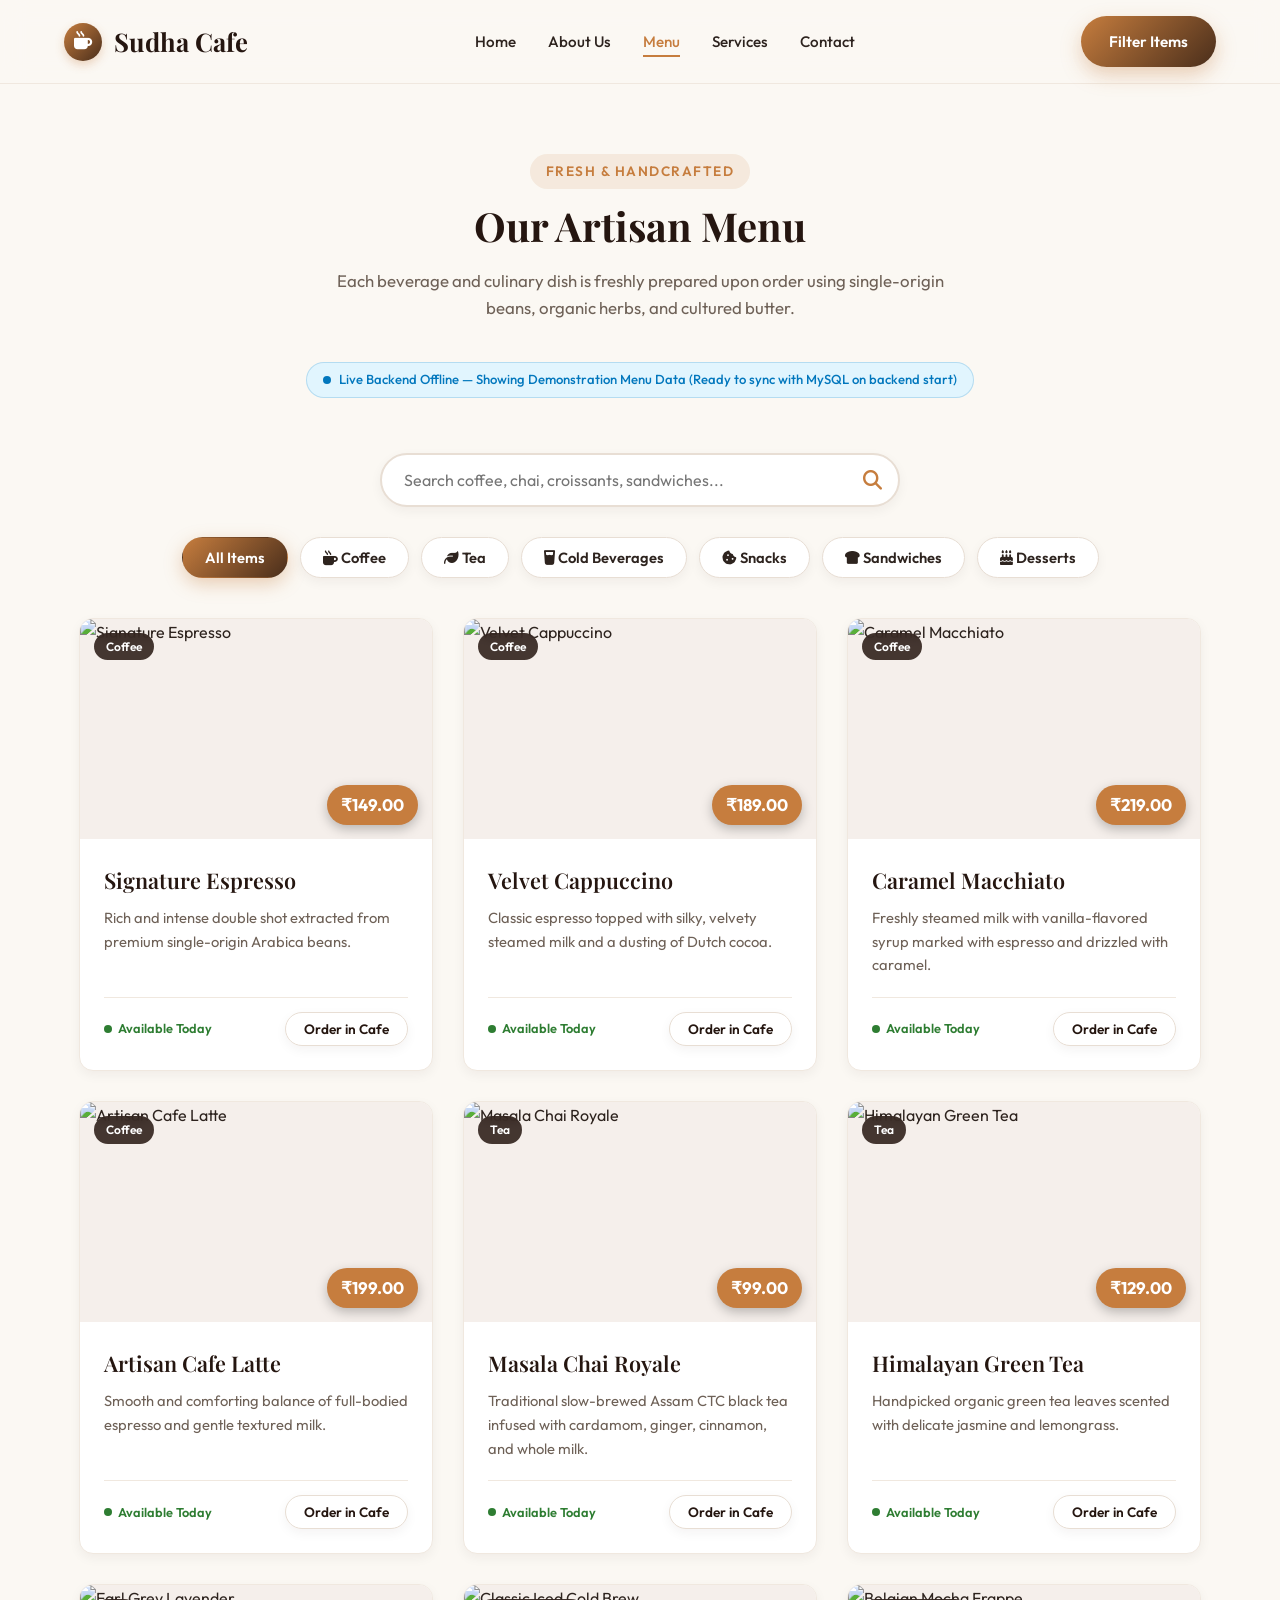
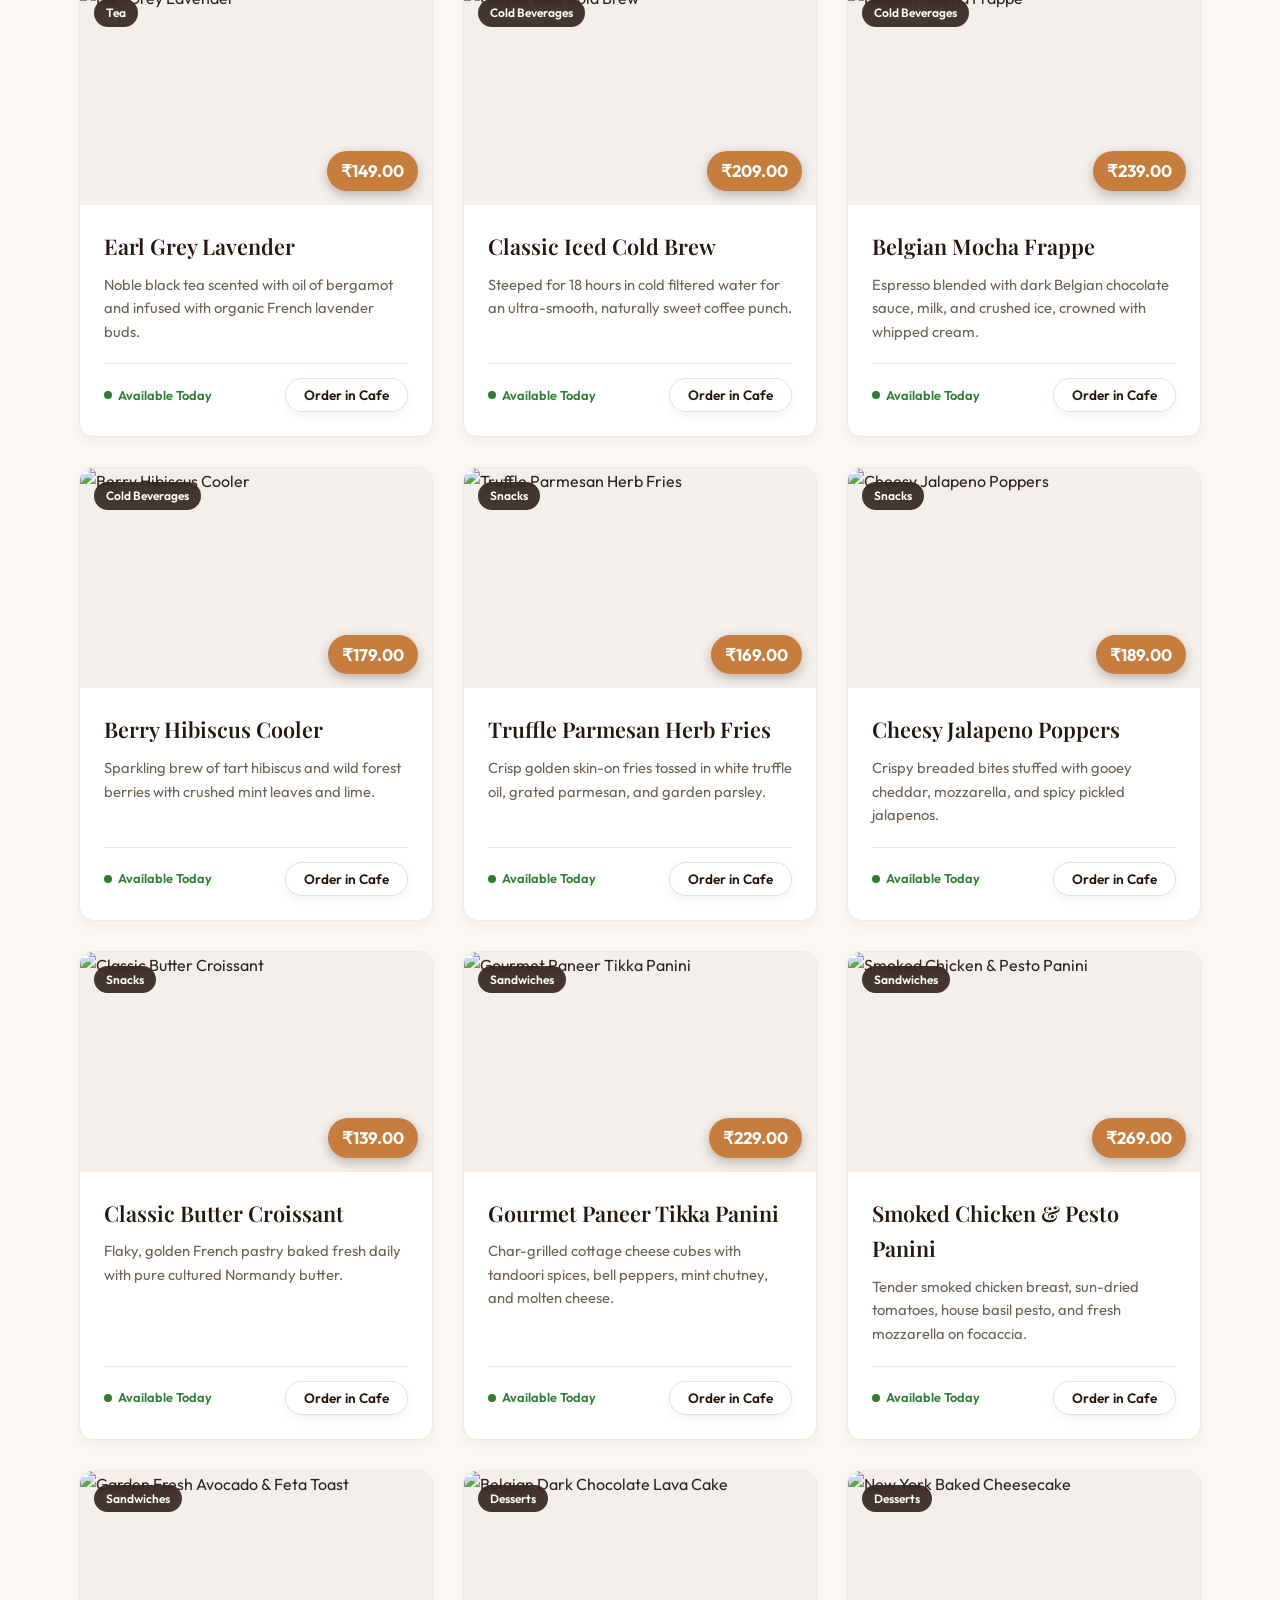
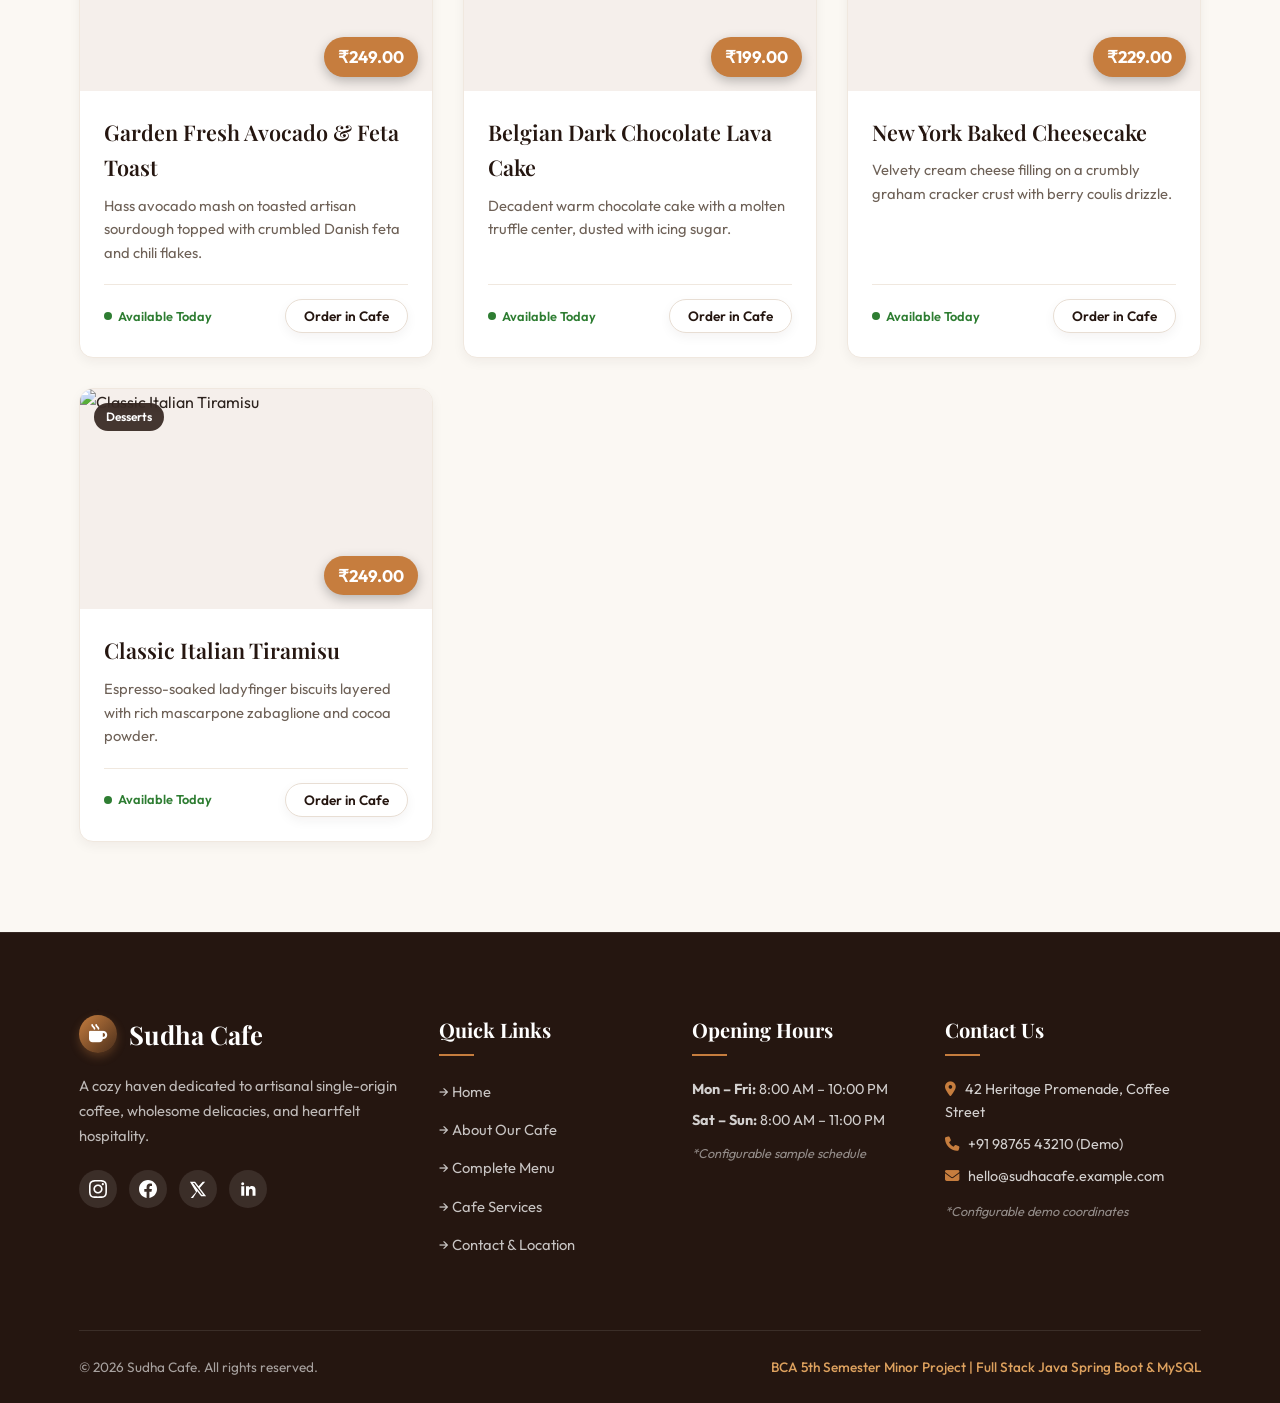
==== frontend/menu.html @ 01684184 "feat: complete Sudha Cafe full-stack website with icons and favicon" ====
<!DOCTYPE html>
<html lang="en">
<head>
    <meta charset="UTF-8">
    <meta name="viewport" content="width=device-width, initial-scale=1.0">
    <title>Interactive Menu | Sudha Cafe</title>
    <meta name="description" content="Explore Sudha Cafe's handcrafted menu featuring artisanal espresso, refreshing cold brews, herbal teas, gourmet sandwiches, and rich desserts in INR.">
    
    <!-- Favicon -->
    <link rel="icon" type="image/svg+xml" href="favicon.svg">
    <link rel="alternate icon" href="favicon.ico">

    <!-- Font Awesome Icons -->
    <link rel="stylesheet" href="https://cdnjs.cloudflare.com/ajax/libs/font-awesome/6.5.1/css/all.min.css">

    <!-- Stylesheets -->
    <link rel="stylesheet" href="css/style.css">
    <link rel="stylesheet" href="css/responsive.css">
</head>
<body>

    <!-- Sticky Navigation Bar -->
    <header class="site-header" id="header">
        <div class="container nav-container">
            <a href="index.html" class="logo" id="logo-link">
                <div class="logo-icon"><i class="fa-solid fa-mug-hot"></i></div>
                <span>Sudha Cafe</span>
            </a>

            <nav>
                <ul class="nav-links" id="nav-links">
                    <li><a href="index.html" class="nav-link">Home</a></li>
                    <li><a href="about.html" class="nav-link">About Us</a></li>
                    <li><a href="menu.html" class="nav-link active">Menu</a></li>
                    <li><a href="services.html" class="nav-link">Services</a></li>
                    <li><a href="contact.html" class="nav-link">Contact</a></li>
                    <li class="mobile-drawer-cta" style="display: none;">
                        <a href="menu.html" class="btn btn-primary" style="width: 100%;">Explore Menu</a>
                    </li>
                </ul>
            </nav>

            <div class="nav-cta">
                <a href="#menu-controls" class="btn btn-primary">Filter Items</a>
            </div>

            <button class="hamburger" id="hamburger-btn" aria-label="Toggle navigation menu">
                <span></span>
                <span></span>
                <span></span>
            </button>
        </div>
    </header>

    <!-- Menu Header Section -->
    <section class="featured-section" style="padding: 70px 0 30px 0;">
        <div class="container text-center">
            <span class="section-badge">Fresh &amp; Handcrafted</span>
            <h1 class="section-title">Our Artisan Menu</h1>
            <p class="section-subtitle">
                Each beverage and culinary dish is freshly prepared upon order using single-origin beans, organic herbs, and cultured butter.
            </p>

            <!-- Dynamic Live Backend Status Indicator -->
            <div id="backend-status" class="backend-status-indicator status-offline">
                <span class="status-dot"></span>
                <span>Connecting to Spring Boot REST API (http://localhost:8080/api/menu)...</span>
            </div>
        </div>
    </section>

    <!-- Interactive Search & Category Filter Section -->
    <section class="container menu-controls" id="menu-controls">
        <!-- Live Search Input -->
        <div class="menu-search-wrapper">
            <input 
                type="text" 
                id="menu-search" 
                class="menu-search-input" 
                placeholder="Search coffee, chai, croissants, sandwiches..."
                aria-label="Search menu items"
            >
            <button class="search-icon-btn" aria-label="Search"><i class="fa-solid fa-magnifying-glass"></i></button>
        </div>

        <!-- Category Filter Buttons -->
        <div class="category-filters" id="category-filters">
            <button class="filter-btn active" data-category="all">All Items</button>
            <button class="filter-btn" data-category="coffee"><i class="fa-solid fa-mug-hot"></i> Coffee</button>
            <button class="filter-btn" data-category="tea"><i class="fa-solid fa-leaf"></i> Tea</button>
            <button class="filter-btn" data-category="cold beverages"><i class="fa-solid fa-glass-water"></i> Cold Beverages</button>
            <button class="filter-btn" data-category="snacks"><i class="fa-solid fa-cookie-bite"></i> Snacks</button>
            <button class="filter-btn" data-category="sandwiches"><i class="fa-solid fa-bread-slice"></i> Sandwiches</button>
            <button class="filter-btn" data-category="desserts"><i class="fa-solid fa-cake-candles"></i> Desserts</button>
        </div>
    </section>

    <!-- Menu Items Grid Container -->
    <section class="container" style="padding-bottom: 90px;">
        <div class="grid-3" id="menu-grid">
            <!-- Dynamically populated via menu.js from Spring Boot API or offline sample data -->
        </div>
    </section>

    <!-- Footer -->
    <footer class="site-footer">
        <div class="container">
            <div class="footer-grid">
                <div class="footer-col">
                    <div class="logo" style="color: #FFFFFF; margin-bottom: 15px;">
                        <div class="logo-icon"><i class="fa-solid fa-mug-hot"></i></div>
                        <span>Sudha Cafe</span>
                    </div>
                    <p class="footer-desc">
                        A cozy haven dedicated to artisanal single-origin coffee, wholesome delicacies, and heartfelt hospitality.
                    </p>
                    <div class="social-links">
                        <a href="https://instagram.com" target="_blank" rel="noopener" class="social-link" title="Instagram" aria-label="Instagram">
                            <svg viewBox="0 0 24 24" aria-hidden="true"><path fill="currentColor" d="M12 2.163c3.204 0 3.584.012 4.85.07 3.252.148 4.771 1.691 4.919 4.919.058 1.265.069 1.645.069 4.849 0 3.205-.012 3.584-.069 4.849-.149 3.225-1.664 4.771-4.919 4.919-1.266.058-1.644.07-4.85.07-3.204 0-3.584-.012-4.849-.07-3.26-.149-4.771-1.699-4.919-4.92-.058-1.265-.07-1.644-.07-4.849 0-3.204.013-3.583.07-4.849.149-3.227 1.664-4.771 4.919-4.919 1.266-.057 1.645-.069 4.849-.069zm0-2.163c-3.259 0-3.667.014-4.947.072-4.358.2-6.78 2.618-6.98 6.98-.059 1.281-.073 1.689-.073 4.948 0 3.259.014 3.668.072 4.948.2 4.358 2.618 6.78 6.98 6.98 1.281.058 1.689.072 4.948.072 3.259 0 3.668-.014 4.948-.072 4.354-.2 6.782-2.618 6.979-6.98.059-1.28.073-1.689.073-4.948 0-3.259-.014-3.667-.072-4.947-.196-4.354-2.617-6.78-6.979-6.98-1.281-.059-1.69-.073-4.949-.073zm0 5.838c-3.403 0-6.162 2.759-6.162 6.162s2.759 6.163 6.162 6.163 6.162-2.759 6.162-6.163c0-3.403-2.759-6.162-6.162-6.162zm0 10.162c-2.209 0-4-1.79-4-4 0-2.209 1.791-4 4-4s4 1.791 4 4c0 2.21-1.791 4-4 4zm6.406-11.845c-.796 0-1.441.645-1.441 1.44s.645 1.44 1.441 1.44c.795 0 1.439-.645 1.439-1.44s-.644-1.44-1.439-1.44z"/></svg>
                        </a>
                        <a href="https://facebook.com" target="_blank" rel="noopener" class="social-link" title="Facebook" aria-label="Facebook">
                            <svg viewBox="0 0 24 24" aria-hidden="true"><path fill="currentColor" d="M24 12.073c0-6.627-5.373-12-12-12s-12 5.373-12 12c0 5.99 4.388 10.954 10.125 11.854v-8.385H7.078v-3.47h3.047V9.43c0-3.007 1.792-4.669 4.533-4.669 1.312 0 2.686.235 2.686.235v2.953H15.83c-1.491 0-1.956.925-1.956 1.874v2.25h3.328l-.532 3.47h-2.796v8.385C19.612 23.027 24 18.062 24 12.073z"/></svg>
                        </a>
                        <a href="https://twitter.com" target="_blank" rel="noopener" class="social-link" title="Twitter / X" aria-label="Twitter / X">
                            <svg viewBox="0 0 24 24" aria-hidden="true"><path fill="currentColor" d="M18.244 2.25h3.308l-7.227 8.26 8.502 11.24H16.17l-5.214-6.817L4.99 24.75H1.68l7.73-8.835L1.254 2.25H8.08l4.713 6.231zm-1.161 17.52h1.833L7.084 4.126H5.117z"/></svg>
                        </a>
                        <a href="https://linkedin.com" target="_blank" rel="noopener" class="social-link" title="LinkedIn" aria-label="LinkedIn">
                            <svg viewBox="0 0 24 24" aria-hidden="true"><path fill="currentColor" d="M6.94 5a2 2 0 1 1-4-.002 2 2 0 0 1 4 .002zM7 8.48H3V21h4V8.48zm6.32 0H9.34V21h3.94v-6.57c0-3.66 4.77-3.95 4.77 0V21H22v-7.93c0-6.17-7.06-5.94-8.68-2.91v-1.68z"/></svg>
                        </a>
                    </div>
                </div>

                <div class="footer-col">
                    <h4>Quick Links</h4>
                    <ul class="footer-links">
                        <li><a href="index.html">→ Home</a></li>
                        <li><a href="about.html">→ About Our Cafe</a></li>
                        <li><a href="menu.html">→ Complete Menu</a></li>
                        <li><a href="services.html">→ Cafe Services</a></li>
                        <li><a href="contact.html">→ Contact &amp; Location</a></li>
                    </ul>
                </div>

                <div class="footer-col">
                    <h4>Opening Hours</h4>
                    <p style="font-size: 0.9rem; margin-bottom: 8px;"><strong>Mon – Fri:</strong> 8:00 AM – 10:00 PM</p>
                    <p style="font-size: 0.9rem; margin-bottom: 8px;"><strong>Sat – Sun:</strong> 8:00 AM – 11:00 PM</p>
                    <p style="font-size: 0.8rem; color: rgba(255,255,255,0.5); margin-top: 10px; font-style: italic;">
                        *Configurable sample schedule
                    </p>
                </div>

                <div class="footer-col">
                    <h4>Contact Us</h4>
                    <p style="font-size: 0.9rem; margin-bottom: 8px;"><i class="fa-solid fa-location-dot" style="margin-right: 6px; color: var(--color-caramel);"></i> 42 Heritage Promenade, Coffee Street</p>
                    <p style="font-size: 0.9rem; margin-bottom: 8px;"><i class="fa-solid fa-phone" style="margin-right: 6px; color: var(--color-caramel);"></i> +91 98765 43210 (Demo)</p>
                    <p style="font-size: 0.9rem; margin-bottom: 12px;"><i class="fa-solid fa-envelope" style="margin-right: 6px; color: var(--color-caramel);"></i> hello@sudhacafe.example.com</p>
                    <p style="font-size: 0.8rem; color: rgba(255,255,255,0.5); font-style: italic;">
                        *Configurable demo coordinates
                    </p>
                </div>
            </div>

            <div class="footer-bottom">
                <p>&copy; 2026 Sudha Cafe. All rights reserved.</p>
                <p class="project-credit-tag">BCA 5th Semester Minor Project | Full Stack Java Spring Boot &amp; MySQL</p>
            </div>
        </div>
    </footer>

    <!-- Scripts -->
    <script src="js/main.js"></script>
    <script src="js/menu.js"></script>
</body>
</html>
---- frontend/css/style.css ----
/* ===================================================================
   SUDHA CAFE - LUXURY ARTISAN CAFE STYLESHEET
   BCA 5th Semester Minor Project
   Theme: Warm Cream, Deep Espresso & Roasted Caramel
   =================================================================== */

@import url('https://fonts.googleapis.com/css2?family=Outfit:wght@300;400;500;600;700&family=Playfair+Display:ital,wght@0,500;0,600;0,700;0,800;1,400;1,600&display=swap');

:root {
    /* Color Palette */
    --color-bg: #FBF8F3;
    --color-bg-card: #FFFFFF;
    --color-bg-soft: #F5EFEB;
    --color-bg-warm: #EEDCC8;
    
    --color-primary: #3B2219;
    --color-espresso: #251610;
    --color-coffee: #4A2E1B;
    --color-caramel: #C67D3E;
    --color-caramel-hover: #AA652A;
    --color-gold: #DDA15E;
    --color-cream: #FAF5EF;
    
    --color-text-main: #2D231E;
    --color-text-muted: #6E6157;
    --color-text-light: #9B8E84;
    --color-border: #E8DED4;
    --color-border-light: #F0E8DF;

    --color-success: #2E7D32;
    --color-success-bg: #E8F5E9;
    --color-error: #C62828;
    --color-error-bg: #FFEBEE;
    --color-info: #0277BD;
    --color-info-bg: #E1F5FE;

    /* Typography */
    --font-heading: 'Playfair Display', Georgia, serif;
    --font-body: 'Outfit', -apple-system, BlinkMacSystemFont, 'Segoe UI', Roboto, sans-serif;

    /* Transitions & Shadows */
    --shadow-sm: 0 4px 12px rgba(44, 24, 16, 0.05);
    --shadow-md: 0 10px 25px rgba(44, 24, 16, 0.08);
    --shadow-lg: 0 20px 45px rgba(44, 24, 16, 0.12);
    --shadow-hover: 0 22px 50px rgba(74, 46, 27, 0.18);
    --radius-sm: 8px;
    --radius-md: 14px;
    --radius-lg: 22px;
    --radius-full: 9999px;
    --transition: all 0.3s cubic-bezier(0.25, 0.8, 0.25, 1);
}

/* ===================================================================
   Reset & Base Styles
   =================================================================== */
*, *::before, *::after {
    box-sizing: border-box;
    margin: 0;
    padding: 0;
}

html {
    scroll-behavior: smooth;
    font-size: 16px;
}

body {
    background-color: var(--color-bg);
    color: var(--color-text-main);
    font-family: var(--font-body);
    line-height: 1.65;
    -webkit-font-smoothing: antialiased;
    overflow-x: hidden;
}

img {
    max-width: 100%;
    height: auto;
    display: block;
}

a {
    color: inherit;
    text-decoration: none;
    transition: var(--transition);
}

ul {
    list-style: none;
}

button, input, textarea, select {
    font-family: inherit;
    font-size: inherit;
}

.container {
    width: 90%;
    max-width: 1200px;
    margin: 0 auto;
    padding: 0 15px;
}

/* Section Header Typography */
.section-badge {
    display: inline-flex;
    align-items: center;
    gap: 8px;
    background-color: rgba(198, 125, 62, 0.12);
    color: var(--color-caramel);
    padding: 6px 16px;
    border-radius: var(--radius-full);
    font-size: 0.85rem;
    font-weight: 600;
    letter-spacing: 1.5px;
    text-transform: uppercase;
    margin-bottom: 12px;
}

.section-title {
    font-family: var(--font-heading);
    font-size: 2.5rem;
    color: var(--color-espresso);
    font-weight: 700;
    margin-bottom: 16px;
    line-height: 1.25;
}

.section-subtitle {
    color: var(--color-text-muted);
    font-size: 1.05rem;
    max-width: 650px;
    margin: 0 auto 40px auto;
}

.text-center {
    text-align: center;
}

/* ===================================================================
   Buttons
   =================================================================== */
.btn {
    display: inline-flex;
    align-items: center;
    justify-content: center;
    gap: 10px;
    font-weight: 600;
    font-size: 0.95rem;
    padding: 13px 28px;
    border-radius: var(--radius-full);
    cursor: pointer;
    border: none;
    transition: var(--transition);
    text-decoration: none;
}

.btn-primary {
    background: linear-gradient(135deg, var(--color-caramel) 0%, var(--color-coffee) 100%);
    color: #FFFFFF;
    box-shadow: 0 8px 20px rgba(198, 125, 62, 0.35);
}

.btn-primary:hover {
    background: linear-gradient(135deg, var(--color-caramel-hover) 0%, var(--color-espresso) 100%);
    transform: translateY(-2px);
    box-shadow: 0 12px 26px rgba(74, 46, 27, 0.4);
    color: #FFFFFF;
}

.btn-secondary {
    background-color: transparent;
    color: var(--color-espresso);
    border: 2px solid var(--color-espresso);
}

.btn-secondary:hover {
    background-color: var(--color-espresso);
    color: #FFFFFF;
    transform: translateY(-2px);
}

.btn-light {
    background-color: #FFFFFF;
    color: var(--color-espresso);
    border: 1px solid var(--color-border);
    box-shadow: var(--shadow-sm);
}

.btn-light:hover {
    background-color: var(--color-cream);
    color: var(--color-caramel);
    transform: translateY(-2px);
}

/* ===================================================================
   Navigation Bar (Sticky & Responsive)
   =================================================================== */
.site-header {
    position: sticky;
    top: 0;
    left: 0;
    width: 100%;
    z-index: 1000;
    background-color: rgba(251, 248, 243, 0.92);
    backdrop-filter: blur(12px);
    -webkit-backdrop-filter: blur(12px);
    border-bottom: 1px solid var(--color-border-light);
    transition: var(--transition);
}

.site-header.scrolled {
    background-color: rgba(255, 255, 255, 0.98);
    box-shadow: var(--shadow-sm);
}

.nav-container {
    display: flex;
    align-items: center;
    justify-content: space-between;
    padding: 16px 0;
}

.logo {
    display: flex;
    align-items: center;
    gap: 12px;
    font-family: var(--font-heading);
    font-size: 1.6rem;
    font-weight: 700;
    color: var(--color-espresso);
}

.logo-icon {
    width: 38px;
    height: 38px;
    background: linear-gradient(135deg, var(--color-caramel) 0%, var(--color-coffee) 100%);
    color: #FFFFFF;
    border-radius: 50%;
    display: flex;
    align-items: center;
    justify-content: center;
    font-size: 1.1rem;
    box-shadow: 0 4px 10px rgba(198, 125, 62, 0.3);
}

.nav-links {
    display: flex;
    align-items: center;
    gap: 32px;
}

.nav-link {
    font-weight: 500;
    font-size: 0.95rem;
    color: var(--color-text-main);
    position: relative;
    padding: 6px 0;
}

.nav-link::after {
    content: '';
    position: absolute;
    bottom: 0;
    left: 0;
    width: 0%;
    height: 2px;
    background-color: var(--color-caramel);
    transition: var(--transition);
}

.nav-link:hover,
.nav-link.active {
    color: var(--color-caramel);
}

.nav-link:hover::after,
.nav-link.active::after {
    width: 100%;
}

.nav-cta {
    display: flex;
    align-items: center;
    gap: 16px;
}

/* Mobile Hamburger Toggle */
.hamburger {
    display: none;
    flex-direction: column;
    justify-content: space-between;
    width: 28px;
    height: 20px;
    background: transparent;
    border: none;
    cursor: pointer;
    padding: 0;
    z-index: 1001;
}

.hamburger span {
    width: 100%;
    height: 2.5px;
    background-color: var(--color-espresso);
    border-radius: 4px;
    transition: var(--transition);
}

.hamburger.active span:nth-child(1) {
    transform: translateY(8.5px) rotate(45deg);
}

.hamburger.active span:nth-child(2) {
    opacity: 0;
}

.hamburger.active span:nth-child(3) {
    transform: translateY(-8.5px) rotate(-45deg);
}

/* ===================================================================
   Hero Section
   =================================================================== */
.hero {
    position: relative;
    min-height: 85vh;
    display: flex;
    align-items: center;
    background: linear-gradient(to right, rgba(37, 22, 16, 0.88) 0%, rgba(37, 22, 16, 0.65) 60%, rgba(37, 22, 16, 0.4) 100%),
                url('https://images.unsplash.com/photo-1501339847302-ac426a4a7cbb?auto=format&fit=crop&w=1800&q=80') center/cover no-repeat;
    color: #FFFFFF;
    padding: 80px 0;
}

.hero-content {
    max-width: 650px;
    animation: fadeInSlideUp 0.9s ease-out forwards;
}

.hero-tagline {
    display: inline-flex;
    align-items: center;
    gap: 8px;
    background: rgba(221, 161, 94, 0.2);
    border: 1px solid rgba(221, 161, 94, 0.4);
    padding: 8px 18px;
    border-radius: var(--radius-full);
    font-size: 0.88rem;
    font-weight: 500;
    color: var(--color-gold);
    margin-bottom: 20px;
    backdrop-filter: blur(4px);
}

.hero-title {
    font-family: var(--font-heading);
    font-size: 3.5rem;
    line-height: 1.15;
    font-weight: 700;
    margin-bottom: 20px;
    color: #FFFFFF;
}

.hero-subtitle {
    font-size: 1.18rem;
    color: rgba(255, 255, 255, 0.9);
    margin-bottom: 35px;
    line-height: 1.7;
    font-weight: 300;
}

.hero-buttons {
    display: flex;
    gap: 18px;
    flex-wrap: wrap;
}

.hero-buttons .btn-secondary {
    border-color: rgba(255, 255, 255, 0.8);
    color: #FFFFFF;
}

.hero-buttons .btn-secondary:hover {
    background-color: #FFFFFF;
    color: var(--color-espresso);
}

.hero-stats {
    display: flex;
    gap: 40px;
    margin-top: 50px;
    padding-top: 30px;
    border-top: 1px solid rgba(255, 255, 255, 0.15);
}

.stat-item h3 {
    font-family: var(--font-heading);
    font-size: 2rem;
    color: var(--color-gold);
    font-weight: 700;
}

.stat-item p {
    font-size: 0.85rem;
    color: rgba(255, 255, 255, 0.8);
}

/* ===================================================================
   Featured Items Section
   =================================================================== */
.featured-section {
    padding: 100px 0;
    background-color: var(--color-bg);
}

.grid-3 {
    display: grid;
    grid-template-columns: repeat(3, 1fr);
    gap: 30px;
}

.menu-card {
    background-color: var(--color-bg-card);
    border-radius: var(--radius-md);
    overflow: hidden;
    border: 1px solid var(--color-border-light);
    box-shadow: var(--shadow-sm);
    transition: var(--transition);
    display: flex;
    flex-direction: column;
}

.menu-card:hover {
    transform: translateY(-8px);
    box-shadow: var(--shadow-hover);
    border-color: var(--color-caramel);
}

.menu-card-img-wrapper {
    position: relative;
    width: 100%;
    height: 220px;
    overflow: hidden;
    background-color: var(--color-bg-soft);
}

.menu-card-img {
    width: 100%;
    height: 100%;
    object-fit: cover;
    transition: transform 0.5s ease;
}

.menu-card:hover .menu-card-img {
    transform: scale(1.06);
}

.menu-card-category {
    position: absolute;
    top: 14px;
    left: 14px;
    background: rgba(37, 22, 16, 0.85);
    color: #FFFFFF;
    padding: 4px 12px;
    border-radius: var(--radius-full);
    font-size: 0.75rem;
    font-weight: 600;
    backdrop-filter: blur(4px);
}

.menu-card-price-badge {
    position: absolute;
    bottom: 14px;
    right: 14px;
    background: var(--color-caramel);
    color: #FFFFFF;
    font-weight: 700;
    font-size: 1.05rem;
    padding: 6px 14px;
    border-radius: var(--radius-full);
    box-shadow: 0 4px 12px rgba(0, 0, 0, 0.25);
}

.menu-card-body {
    padding: 24px;
    display: flex;
    flex-direction: column;
    flex-grow: 1;
}

.menu-card-title {
    font-family: var(--font-heading);
    font-size: 1.35rem;
    color: var(--color-espresso);
    margin-bottom: 8px;
    font-weight: 600;
}

.menu-card-desc {
    color: var(--color-text-muted);
    font-size: 0.92rem;
    line-height: 1.6;
    margin-bottom: 20px;
    flex-grow: 1;
}

.menu-card-footer {
    display: flex;
    align-items: center;
    justify-content: space-between;
    border-top: 1px solid var(--color-border-light);
    padding-top: 14px;
}

.badge-available {
    display: inline-flex;
    align-items: center;
    gap: 6px;
    font-size: 0.8rem;
    font-weight: 600;
    color: var(--color-success);
}

.badge-available::before {
    content: '';
    width: 8px;
    height: 8px;
    border-radius: 50%;
    background-color: var(--color-success);
    display: inline-block;
}

/* ===================================================================
   Why Choose Us Section
   =================================================================== */
.why-us-section {
    padding: 100px 0;
    background-color: var(--color-bg-soft);
}

.features-grid {
    display: grid;
    grid-template-columns: repeat(4, 1fr);
    gap: 25px;
}

.feature-box {
    background-color: #FFFFFF;
    border-radius: var(--radius-md);
    padding: 35px 25px;
    text-align: center;
    border: 1px solid var(--color-border-light);
    box-shadow: var(--shadow-sm);
    transition: var(--transition);
}

.feature-box:hover {
    transform: translateY(-6px);
    box-shadow: var(--shadow-md);
    border-color: var(--color-caramel);
}

.feature-icon-wrapper {
    width: 70px;
    height: 70px;
    margin: 0 auto 20px auto;
    border-radius: 50%;
    background: rgba(198, 125, 62, 0.1);
    color: var(--color-caramel);
    display: flex;
    align-items: center;
    justify-content: center;
    font-size: 1.8rem;
    transition: var(--transition);
}

.feature-box:hover .feature-icon-wrapper {
    background: var(--color-caramel);
    color: #FFFFFF;
    transform: scale(1.1);
}

.feature-title {
    font-family: var(--font-heading);
    font-size: 1.25rem;
    color: var(--color-espresso);
    margin-bottom: 12px;
    font-weight: 600;
}

.feature-desc {
    color: var(--color-text-muted);
    font-size: 0.92rem;
    line-height: 1.6;
}

/* ===================================================================
   Special Offers Banner Section
   =================================================================== */
.special-offer-section {
    padding: 70px 0;
    background-color: var(--color-bg);
}

.offer-card {
    background: linear-gradient(135deg, var(--color-espresso) 0%, var(--color-coffee) 100%);
    border-radius: var(--radius-lg);
    padding: 60px 50px;
    color: #FFFFFF;
    position: relative;
    overflow: hidden;
    box-shadow: var(--shadow-lg);
    display: flex;
    align-items: center;
    justify-content: space-between;
    gap: 40px;
}

.offer-card::before {
    content: '';
    position: absolute;
    top: -50px;
    right: -50px;
    width: 250px;
    height: 250px;
    border-radius: 50%;
    background: rgba(221, 161, 94, 0.12);
    pointer-events: none;
}

.offer-content {
    max-width: 600px;
    position: relative;
    z-index: 2;
}

.offer-badge {
    display: inline-block;
    background-color: var(--color-caramel);
    color: #FFFFFF;
    padding: 6px 14px;
    border-radius: var(--radius-full);
    font-size: 0.8rem;
    font-weight: 700;
    letter-spacing: 1px;
    text-transform: uppercase;
    margin-bottom: 16px;
}

.offer-title {
    font-family: var(--font-heading);
    font-size: 2.4rem;
    line-height: 1.25;
    margin-bottom: 14px;
    color: #FFFFFF;
}

.offer-desc {
    font-size: 1.05rem;
    color: rgba(255, 255, 255, 0.85);
    margin-bottom: 24px;
    line-height: 1.6;
}

.offer-disclaimer {
    font-size: 0.8rem;
    color: rgba(255, 255, 255, 0.6);
    margin-top: 14px;
    font-style: italic;
}

.offer-visual {
    position: relative;
    z-index: 2;
    flex-shrink: 0;
}

.offer-circle {
    width: 170px;
    height: 170px;
    border-radius: 50%;
    border: 3px dashed var(--color-gold);
    display: flex;
    flex-direction: column;
    align-items: center;
    justify-content: center;
    background: rgba(255, 255, 255, 0.05);
    text-align: center;
    animation: pulseSlow 3s infinite;
}

.offer-circle .save-text {
    font-size: 0.85rem;
    text-transform: uppercase;
    letter-spacing: 2px;
    color: var(--color-gold);
}

.offer-circle .percent {
    font-family: var(--font-heading);
    font-size: 2.8rem;
    font-weight: 700;
    color: #FFFFFF;
    line-height: 1;
}

.offer-circle .subtext {
    font-size: 0.8rem;
    color: rgba(255, 255, 255, 0.8);
}

/* ===================================================================
   Cafe Experience Gallery
   =================================================================== */
.experience-section {
    padding: 100px 0;
    background-color: var(--color-bg-soft);
}

.gallery-grid {
    display: grid;
    grid-template-columns: repeat(4, 1fr);
    grid-auto-rows: 240px;
    gap: 20px;
}

.gallery-item {
    position: relative;
    border-radius: var(--radius-md);
    overflow: hidden;
    box-shadow: var(--shadow-sm);
}

.gallery-item.span-2 {
    grid-column: span 2;
}

.gallery-item.row-2 {
    grid-row: span 2;
}

.gallery-img {
    width: 100%;
    height: 100%;
    object-fit: cover;
    transition: transform 0.6s cubic-bezier(0.25, 0.8, 0.25, 1);
}

.gallery-overlay {
    position: absolute;
    inset: 0;
    background: linear-gradient(to top, rgba(37, 22, 16, 0.8) 0%, transparent 60%);
    display: flex;
    align-items: flex-end;
    padding: 20px;
    opacity: 0;
    transition: var(--transition);
}

.gallery-overlay-text {
    color: #FFFFFF;
    font-family: var(--font-heading);
    font-size: 1.15rem;
    font-weight: 600;
    transform: translateY(10px);
    transition: var(--transition);
}

.gallery-item:hover .gallery-img {
    transform: scale(1.08);
}

.gallery-item:hover .gallery-overlay {
    opacity: 1;
}

.gallery-item:hover .gallery-overlay-text {
    transform: translateY(0);
}

/* ===================================================================
   Testimonials Section
   =================================================================== */
.testimonials-section {
    padding: 100px 0;
    background-color: var(--color-bg);
}

.testimonial-card {
    background-color: #FFFFFF;
    border-radius: var(--radius-md);
    padding: 35px 30px;
    border: 1px solid var(--color-border-light);
    box-shadow: var(--shadow-sm);
    display: flex;
    flex-direction: column;
    justify-content: space-between;
    transition: var(--transition);
}

.testimonial-card:hover {
    transform: translateY(-6px);
    box-shadow: var(--shadow-md);
    border-color: var(--color-caramel);
}

.stars {
    color: #FFB800;
    font-size: 1.1rem;
    margin-bottom: 15px;
    letter-spacing: 2px;
}

.testimonial-quote {
    font-size: 1rem;
    color: var(--color-text-main);
    line-height: 1.7;
    margin-bottom: 24px;
    font-style: italic;
}

.testimonial-author {
    display: flex;
    align-items: center;
    gap: 14px;
    border-top: 1px solid var(--color-border-light);
    padding-top: 18px;
}

.author-avatar {
    width: 48px;
    height: 48px;
    border-radius: 50%;
    object-fit: cover;
    border: 2px solid var(--color-caramel);
}

.author-info h4 {
    font-size: 0.98rem;
    font-weight: 600;
    color: var(--color-espresso);
}

.author-info p {
    font-size: 0.8rem;
    color: var(--color-text-muted);
}

.sample-tag {
    font-size: 0.72rem;
    color: var(--color-text-light);
    font-style: italic;
    display: block;
    margin-top: 2px;
}

/* ===================================================================
   Call to Action (CTA) Section
   =================================================================== */
.cta-section {
    padding: 90px 0;
    background: linear-gradient(rgba(37, 22, 16, 0.9), rgba(37, 22, 16, 0.9)),
                url('https://images.unsplash.com/photo-1442512595331-e89e73853f31?auto=format&fit=crop&w=1600&q=80') center/cover fixed no-repeat;
    color: #FFFFFF;
    text-align: center;
}

.cta-box {
    max-width: 700px;
    margin: 0 auto;
}

.cta-title {
    font-family: var(--font-heading);
    font-size: 2.8rem;
    font-weight: 700;
    margin-bottom: 18px;
    color: #FFFFFF;
}

.cta-subtitle {
    font-size: 1.15rem;
    color: rgba(255, 255, 255, 0.85);
    margin-bottom: 35px;
    line-height: 1.6;
}

/* ===================================================================
   Menu Page Interactive Component Styles
   =================================================================== */
.menu-controls {
    margin-bottom: 40px;
}

.menu-search-wrapper {
    max-width: 520px;
    margin: 0 auto 30px auto;
    position: relative;
}

.menu-search-input {
    width: 100%;
    padding: 15px 50px 15px 22px;
    border: 2px solid var(--color-border);
    border-radius: var(--radius-full);
    background-color: #FFFFFF;
    font-size: 1rem;
    color: var(--color-text-main);
    box-shadow: var(--shadow-sm);
    outline: none;
    transition: var(--transition);
}

.menu-search-input:focus {
    border-color: var(--color-caramel);
    box-shadow: 0 0 0 4px rgba(198, 125, 62, 0.15);
}

.search-icon-btn {
    position: absolute;
    right: 18px;
    top: 50%;
    transform: translateY(-50%);
    background: none;
    border: none;
    color: var(--color-caramel);
    font-size: 1.2rem;
    cursor: pointer;
}

.category-filters {
    display: flex;
    align-items: center;
    justify-content: center;
    gap: 12px;
    flex-wrap: wrap;
}

.filter-btn {
    background-color: #FFFFFF;
    color: var(--color-text-main);
    border: 1px solid var(--color-border);
    padding: 10px 22px;
    border-radius: var(--radius-full);
    font-size: 0.92rem;
    font-weight: 600;
    cursor: pointer;
    transition: var(--transition);
    box-shadow: var(--shadow-sm);
}

.filter-btn:hover {
    border-color: var(--color-caramel);
    color: var(--color-caramel);
    transform: translateY(-2px);
}

.filter-btn.active {
    background: linear-gradient(135deg, var(--color-caramel) 0%, var(--color-coffee) 100%);
    color: #FFFFFF;
    border-color: transparent;
    box-shadow: 0 6px 18px rgba(198, 125, 62, 0.35);
}

.backend-status-indicator {
    display: inline-flex;
    align-items: center;
    gap: 8px;
    padding: 6px 16px;
    border-radius: var(--radius-full);
    font-size: 0.82rem;
    font-weight: 500;
    margin-bottom: 25px;
}

.status-online {
    background-color: var(--color-success-bg);
    color: var(--color-success);
    border: 1px solid rgba(46, 125, 50, 0.2);
}

.status-offline {
    background-color: var(--color-info-bg);
    color: var(--color-info);
    border: 1px solid rgba(2, 119, 189, 0.2);
}

.status-dot {
    width: 8px;
    height: 8px;
    border-radius: 50%;
    display: inline-block;
}

.status-online .status-dot {
    background-color: var(--color-success);
    box-shadow: 0 0 6px var(--color-success);
}

.status-offline .status-dot {
    background-color: var(--color-info);
}

.empty-state {
    text-align: center;
    padding: 60px 20px;
    background-color: #FFFFFF;
    border-radius: var(--radius-md);
    border: 1px dashed var(--color-border);
    grid-column: 1 / -1;
}

.empty-state-icon {
    font-size: 3rem;
    color: var(--color-caramel);
    margin-bottom: 16px;
}

.empty-state-title {
    font-family: var(--font-heading);
    font-size: 1.6rem;
    color: var(--color-espresso);
    margin-bottom: 8px;
}

.empty-state-desc {
    color: var(--color-text-muted);
    font-size: 0.95rem;
    margin-bottom: 20px;
}

/* ===================================================================
   Services Section & Page
   =================================================================== */
.services-section {
    padding: 100px 0;
    background-color: var(--color-bg);
}

.services-grid {
    display: grid;
    grid-template-columns: repeat(3, 1fr);
    gap: 30px;
}

.service-card {
    background-color: #FFFFFF;
    border-radius: var(--radius-md);
    padding: 40px 30px;
    border: 1px solid var(--color-border-light);
    box-shadow: var(--shadow-sm);
    transition: var(--transition);
    display: flex;
    flex-direction: column;
}

.service-card:hover {
    transform: translateY(-8px);
    box-shadow: var(--shadow-hover);
    border-color: var(--color-caramel);
}

.service-icon-box {
    width: 65px;
    height: 65px;
    border-radius: var(--radius-sm);
    background: linear-gradient(135deg, rgba(198, 125, 62, 0.15) 0%, rgba(74, 46, 27, 0.08) 100%);
    color: var(--color-caramel);
    display: flex;
    align-items: center;
    justify-content: center;
    font-size: 1.8rem;
    margin-bottom: 24px;
    transition: var(--transition);
}

.service-card:hover .service-icon-box {
    background: linear-gradient(135deg, var(--color-caramel) 0%, var(--color-coffee) 100%);
    color: #FFFFFF;
}

.service-title {
    font-family: var(--font-heading);
    font-size: 1.4rem;
    color: var(--color-espresso);
    margin-bottom: 14px;
    font-weight: 600;
}

.service-desc {
    color: var(--color-text-muted);
    font-size: 0.93rem;
    line-height: 1.65;
    margin-bottom: 20px;
    flex-grow: 1;
}

.service-status-tag {
    font-size: 0.78rem;
    color: var(--color-text-light);
    font-style: italic;
    border-top: 1px solid var(--color-border-light);
    padding-top: 14px;
}

/* ===================================================================
   About Us Page Styles
   =================================================================== */
.about-hero {
    padding: 80px 0;
    background-color: var(--color-bg-soft);
}

.about-grid {
    display: grid;
    grid-template-columns: 1.1fr 0.9fr;
    gap: 60px;
    align-items: center;
}

.about-img-collage {
    position: relative;
}

.about-main-img {
    border-radius: var(--radius-lg);
    box-shadow: var(--shadow-lg);
    width: 100%;
    height: 480px;
    object-fit: cover;
}

.about-floating-card {
    position: absolute;
    bottom: -30px;
    left: -30px;
    background: #FFFFFF;
    padding: 24px 28px;
    border-radius: var(--radius-md);
    box-shadow: var(--shadow-hover);
    border: 1px solid var(--color-border-light);
    max-width: 260px;
}

.about-floating-card h4 {
    font-family: var(--font-heading);
    font-size: 1.8rem;
    color: var(--color-caramel);
    font-weight: 700;
}

.about-floating-card p {
    font-size: 0.85rem;
    color: var(--color-text-muted);
    margin-top: 4px;
}

.about-content p {
    color: var(--color-text-muted);
    margin-bottom: 20px;
    font-size: 1.02rem;
    line-height: 1.75;
}

.values-grid {
    display: grid;
    grid-template-columns: repeat(3, 1fr);
    gap: 25px;
    margin-top: 50px;
}

.value-card {
    background-color: #FFFFFF;
    border-radius: var(--radius-md);
    padding: 30px 24px;
    border: 1px solid var(--color-border-light);
    text-align: center;
    box-shadow: var(--shadow-sm);
    transition: var(--transition);
}

.value-card:hover {
    transform: translateY(-6px);
    box-shadow: var(--shadow-md);
    border-color: var(--color-caramel);
}

.value-icon {
    font-size: 2.2rem;
    color: var(--color-caramel);
    margin-bottom: 15px;
}

.value-title {
    font-family: var(--font-heading);
    font-size: 1.2rem;
    color: var(--color-espresso);
    margin-bottom: 10px;
}

.value-desc {
    font-size: 0.88rem;
    color: var(--color-text-muted);
    line-height: 1.6;
}

/* ===================================================================
   Contact Page Styles
   =================================================================== */
.contact-section {
    padding: 90px 0;
    background-color: var(--color-bg);
}

.contact-layout {
    display: grid;
    grid-template-columns: 1fr 1.3fr;
    gap: 50px;
}

.contact-info-card {
    background: linear-gradient(135deg, var(--color-espresso) 0%, var(--color-coffee) 100%);
    border-radius: var(--radius-lg);
    padding: 45px 35px;
    color: #FFFFFF;
    box-shadow: var(--shadow-lg);
    height: 100%;
    display: flex;
    flex-direction: column;
    justify-content: space-between;
}

.contact-info-header h3 {
    font-family: var(--font-heading);
    font-size: 1.8rem;
    color: #FFFFFF;
    margin-bottom: 10px;
}

.contact-info-header p {
    color: rgba(255, 255, 255, 0.8);
    font-size: 0.95rem;
    margin-bottom: 30px;
}

.info-item {
    display: flex;
    align-items: flex-start;
    gap: 16px;
    margin-bottom: 25px;
}

.info-icon {
    width: 44px;
    height: 44px;
    border-radius: 50%;
    background: rgba(221, 161, 94, 0.2);
    color: var(--color-gold);
    display: flex;
    align-items: center;
    justify-content: center;
    font-size: 1.1rem;
    flex-shrink: 0;
}

.info-text h5 {
    font-size: 0.82rem;
    text-transform: uppercase;
    letter-spacing: 1px;
    color: var(--color-gold);
    margin-bottom: 4px;
}

.info-text p, .info-text a {
    color: #FFFFFF;
    font-size: 0.95rem;
    line-height: 1.5;
}

.contact-hours-box {
    background: rgba(255, 255, 255, 0.08);
    border-radius: var(--radius-md);
    padding: 20px;
    margin-top: 25px;
}

.contact-hours-box h5 {
    color: var(--color-gold);
    font-size: 0.9rem;
    margin-bottom: 10px;
    font-weight: 600;
}

.contact-hours-box p {
    font-size: 0.85rem;
    color: rgba(255, 255, 255, 0.85);
    margin-bottom: 4px;
}

.contact-form-container {
    background-color: #FFFFFF;
    border-radius: var(--radius-lg);
    padding: 45px 40px;
    border: 1px solid var(--color-border-light);
    box-shadow: var(--shadow-md);
}

.form-group {
    margin-bottom: 22px;
}

.form-label {
    display: block;
    font-size: 0.88rem;
    font-weight: 600;
    color: var(--color-espresso);
    margin-bottom: 8px;
}

.form-label span.req {
    color: var(--color-caramel);
}

.form-control {
    width: 100%;
    padding: 13px 18px;
    border: 1.5px solid var(--color-border);
    border-radius: var(--radius-sm);
    background-color: var(--color-bg);
    color: var(--color-text-main);
    font-size: 0.95rem;
    outline: none;
    transition: var(--transition);
}

.form-control:focus {
    border-color: var(--color-caramel);
    background-color: #FFFFFF;
    box-shadow: 0 0 0 3px rgba(198, 125, 62, 0.15);
}

.form-control.is-invalid {
    border-color: var(--color-error);
    background-color: #FFF9F9;
}

.invalid-feedback {
    display: none;
    color: var(--color-error);
    font-size: 0.8rem;
    margin-top: 5px;
    font-weight: 500;
}

.form-control.is-invalid + .invalid-feedback {
    display: block;
}

textarea.form-control {
    resize: vertical;
    min-height: 120px;
}

/* Alert Banners */
.alert {
    padding: 14px 20px;
    border-radius: var(--radius-sm);
    margin-bottom: 22px;
    font-size: 0.92rem;
    display: none;
    align-items: center;
    gap: 12px;
    animation: fadeIn 0.3s ease;
}

.alert-success {
    background-color: var(--color-success-bg);
    color: var(--color-success);
    border: 1px solid rgba(46, 125, 50, 0.3);
}

.alert-danger {
    background-color: var(--color-error-bg);
    color: var(--color-error);
    border: 1px solid rgba(198, 40, 40, 0.3);
}

.alert.show {
    display: flex;
}

/* Map Embed Container */
.map-container {
    margin-top: 50px;
    border-radius: var(--radius-lg);
    overflow: hidden;
    box-shadow: var(--shadow-md);
    border: 1px solid var(--color-border);
    height: 350px;
    background-color: var(--color-bg-soft);
    position: relative;
}

.map-container iframe {
    width: 100%;
    height: 100%;
    border: 0;
}

.map-placeholder-tag {
    position: absolute;
    bottom: 12px;
    left: 12px;
    background: rgba(37, 22, 16, 0.85);
    color: #FFFFFF;
    font-size: 0.75rem;
    padding: 4px 12px;
    border-radius: var(--radius-full);
}

/* ===================================================================
   Footer
   =================================================================== */
.site-footer {
    background-color: var(--color-espresso);
    color: rgba(255, 255, 255, 0.8);
    padding: 80px 0 25px 0;
    border-top: 1px solid rgba(255, 255, 255, 0.08);
}

.footer-grid {
    display: grid;
    grid-template-columns: 1.5fr 1fr 1fr 1.2fr;
    gap: 40px;
    margin-bottom: 60px;
}

.footer-col h4 {
    font-family: var(--font-heading);
    font-size: 1.25rem;
    color: #FFFFFF;
    margin-bottom: 22px;
    position: relative;
    padding-bottom: 10px;
}

.footer-col h4::after {
    content: '';
    position: absolute;
    bottom: 0;
    left: 0;
    width: 35px;
    height: 2px;
    background-color: var(--color-caramel);
}

.footer-desc {
    font-size: 0.92rem;
    line-height: 1.7;
    margin: 18px 0 22px 0;
    color: rgba(255, 255, 255, 0.7);
}

.footer-links li {
    margin-bottom: 12px;
}

.footer-links a {
    color: rgba(255, 255, 255, 0.75);
    font-size: 0.92rem;
    display: inline-flex;
    align-items: center;
    gap: 8px;
}

.footer-links a:hover {
    color: var(--color-gold);
    transform: translateX(4px);
}

.social-links {
    display: flex;
    gap: 12px;
    margin-top: 15px;
}

.social-link {
    width: 38px;
    height: 38px;
    border-radius: 50%;
    background: rgba(255, 255, 255, 0.1);
    color: #FFFFFF;
    display: flex;
    align-items: center;
    justify-content: center;
    transition: var(--transition);
}

.social-link svg {
    width: 18px;
    height: 18px;
    fill: currentColor;
    display: block;
    transition: var(--transition);
}

.social-link:hover {
    background: var(--color-caramel);
    color: #FFFFFF;
    transform: translateY(-3px);
}

.logo-icon svg {
    display: block;
    fill: currentColor;
}

.logo-icon i {
    font-size: 1.15rem;
    color: #FFFFFF;
}

.feature-icon-wrapper svg,
.service-icon-box svg,
.value-icon svg,
.info-icon svg {
    width: 30px;
    height: 30px;
    fill: currentColor;
    display: block;
}

.feature-icon-wrapper i,
.service-icon-box i,
.value-icon i,
.info-icon i {
    font-size: 1.6rem;
    line-height: 1;
}

.stars {
    color: #F59E0B;
    display: flex;
    gap: 4px;
    margin-bottom: 15px;
    font-size: 0.95rem;
}

.stars i {
    color: #F59E0B;
}

.footer-bottom {
    border-top: 1px solid rgba(255, 255, 255, 0.1);
    padding-top: 25px;
    display: flex;
    align-items: center;
    justify-content: space-between;
    font-size: 0.85rem;
    color: rgba(255, 255, 255, 0.6);
    flex-wrap: wrap;
    gap: 15px;
}

.project-credit-tag {
    color: var(--color-gold);
    font-weight: 500;
}

/* ===================================================================
   Keyframe Animations
   =================================================================== */
@keyframes fadeInSlideUp {
    from {
        opacity: 0;
        transform: translateY(30px);
    }
    to {
        opacity: 1;
        transform: translateY(0);
    }
}

@keyframes fadeIn {
    from { opacity: 0; }
    to { opacity: 1; }
}

@keyframes pulseSlow {
    0%, 100% { transform: scale(1); }
    50% { transform: scale(1.04); }
}

.spinner {
    display: inline-block;
    width: 18px;
    height: 18px;
    border: 2px solid rgba(255, 255, 255, 0.3);
    border-radius: 50%;
    border-top-color: #FFFFFF;
    animation: spin 0.8s linear infinite;
}

@keyframes spin {
    to { transform: rotate(360deg); }
}
---- frontend/css/responsive.css ----
/* ===================================================================
   SUDHA CAFE - RESPONSIVE STYLESHEET
   Mobile, Tablet, and Desktop Breakpoints
   =================================================================== */

/* Laptop & Tablet Landscape (max-width: 1024px) */
@media (max-width: 1024px) {
    .hero-title {
        font-size: 2.9rem;
    }

    .grid-3 {
        grid-template-columns: repeat(2, 1fr);
    }

    .features-grid {
        grid-template-columns: repeat(2, 1fr);
    }

    .services-grid {
        grid-template-columns: repeat(2, 1fr);
    }

    .gallery-grid {
        grid-template-columns: repeat(3, 1fr);
        grid-auto-rows: 200px;
    }

    .about-grid {
        grid-template-columns: 1fr;
        gap: 40px;
    }

    .about-img-collage {
        max-width: 600px;
        margin: 0 auto;
    }

    .footer-grid {
        grid-template-columns: repeat(2, 1fr);
        gap: 30px;
    }
}

/* Tablet Portrait & Mobile Devices (max-width: 768px) */
@media (max-width: 768px) {
    .section-title {
        font-size: 2.1rem;
    }

    .hero {
        min-height: 75vh;
        padding: 60px 0;
        text-align: center;
    }

    .hero-content {
        margin: 0 auto;
    }

    .hero-title {
        font-size: 2.3rem;
    }

    .hero-subtitle {
        font-size: 1.05rem;
    }

    .hero-buttons {
        justify-content: center;
    }

    .hero-stats {
        justify-content: center;
        gap: 25px;
    }

    /* Mobile Navigation Drawer */
    .hamburger {
        display: flex;
    }

    .nav-links {
        position: fixed;
        top: 0;
        right: -100%;
        width: 80%;
        max-width: 320px;
        height: 100vh;
        background-color: #FFFFFF;
        flex-direction: column;
        align-items: flex-start;
        padding: 90px 30px 40px 30px;
        gap: 24px;
        box-shadow: -10px 0 30px rgba(0, 0, 0, 0.15);
        transition: right 0.4s cubic-bezier(0.25, 0.8, 0.25, 1);
        z-index: 1000;
    }

    .nav-links.active {
        right: 0;
    }

    .nav-link {
        font-size: 1.15rem;
        width: 100%;
        border-bottom: 1px solid var(--color-border-light);
        padding-bottom: 10px;
    }

    .nav-cta {
        display: none; /* Accessible inside mobile drawer or hero */
    }

    .mobile-drawer-cta {
        display: block !important;
        margin-top: 15px;
        width: 100%;
    }

    /* Cards & Grids */
    .grid-3 {
        grid-template-columns: 1fr;
    }

    .features-grid {
        grid-template-columns: 1fr;
    }

    .services-grid {
        grid-template-columns: 1fr;
    }

    .values-grid {
        grid-template-columns: 1fr;
    }

    /* Offer Banner */
    .offer-card {
        flex-direction: column;
        text-align: center;
        padding: 40px 25px;
    }

    .offer-circle {
        margin: 0 auto;
    }

    /* Gallery */
    .gallery-grid {
        grid-template-columns: repeat(2, 1fr);
        grid-auto-rows: 180px;
    }

    .gallery-item.span-2 {
        grid-column: span 1;
    }

    .gallery-item.row-2 {
        grid-row: span 1;
    }

    /* Contact Page Layout */
    .contact-layout {
        grid-template-columns: 1fr;
        gap: 35px;
    }

    .contact-form-container {
        padding: 30px 20px;
    }

    .contact-info-card {
        padding: 35px 25px;
    }

    /* Footer */
    .footer-grid {
        grid-template-columns: 1fr;
        gap: 30px;
    }

    .footer-bottom {
        flex-direction: column;
        text-align: center;
    }
}

/* Small Smartphone (max-width: 480px) */
@media (max-width: 480px) {
    .section-title {
        font-size: 1.8rem;
    }

    .hero-title {
        font-size: 1.95rem;
    }

    .btn {
        width: 100%;
        padding: 12px 20px;
    }

    .hero-buttons {
        flex-direction: column;
        width: 100%;
    }

    .gallery-grid {
        grid-template-columns: 1fr;
        grid-auto-rows: 210px;
    }

    .about-floating-card {
        position: relative;
        bottom: auto;
        left: auto;
        margin-top: 20px;
        max-width: 100%;
    }

    .menu-card-img-wrapper {
        height: 190px;
    }

    .filter-btn {
        padding: 8px 16px;
        font-size: 0.85rem;
    }
}
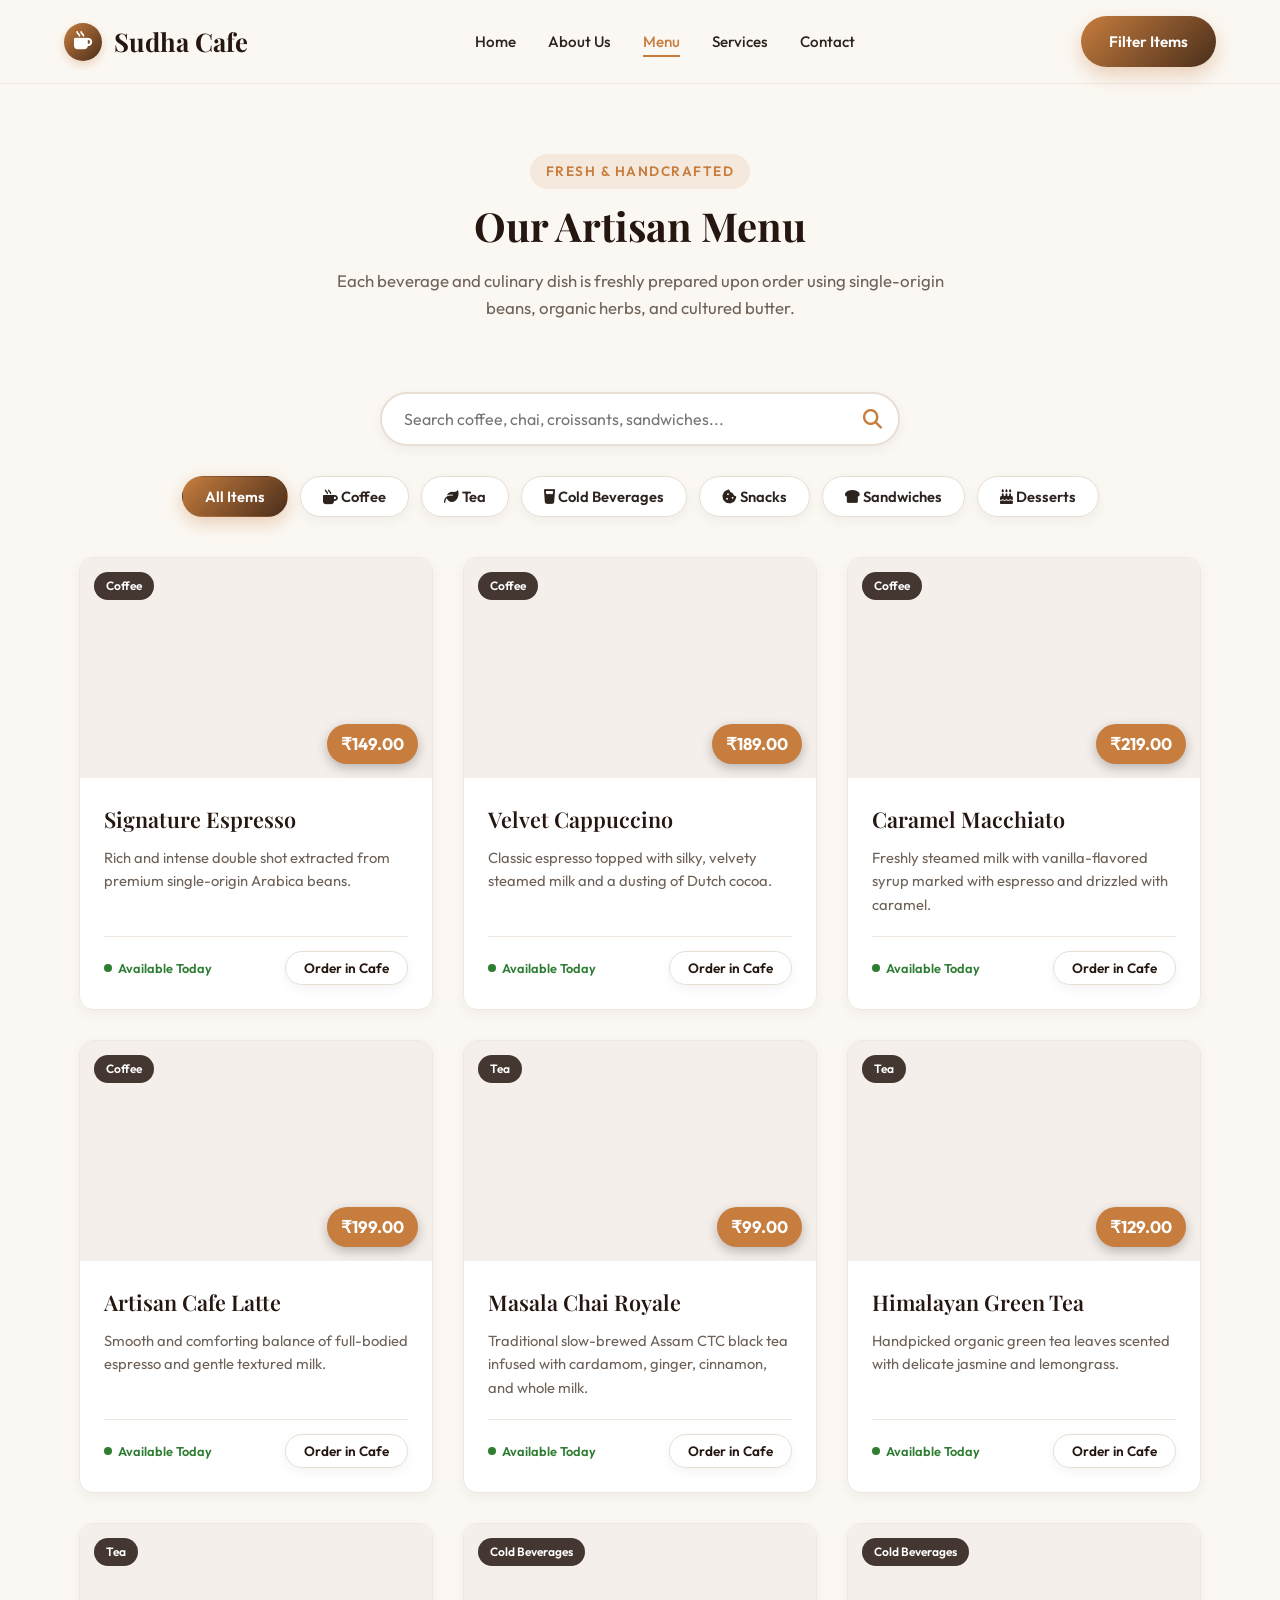
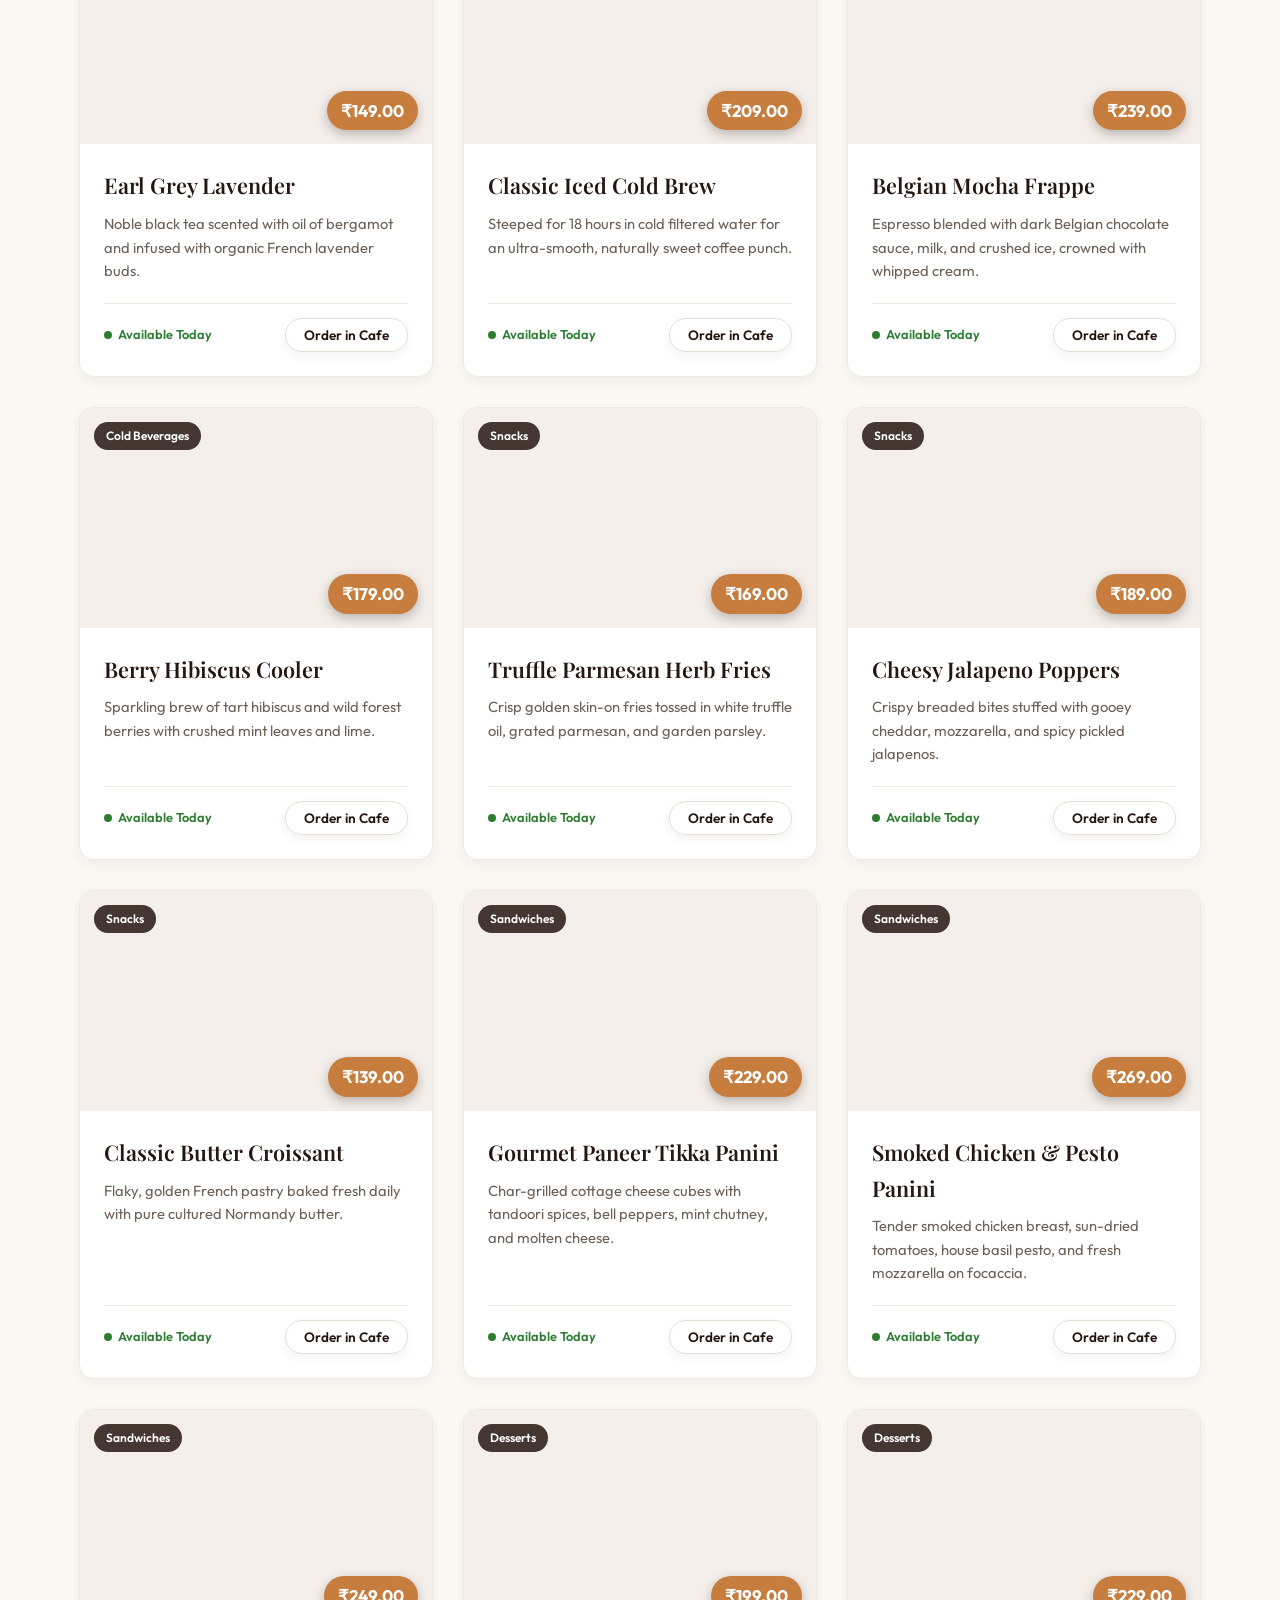
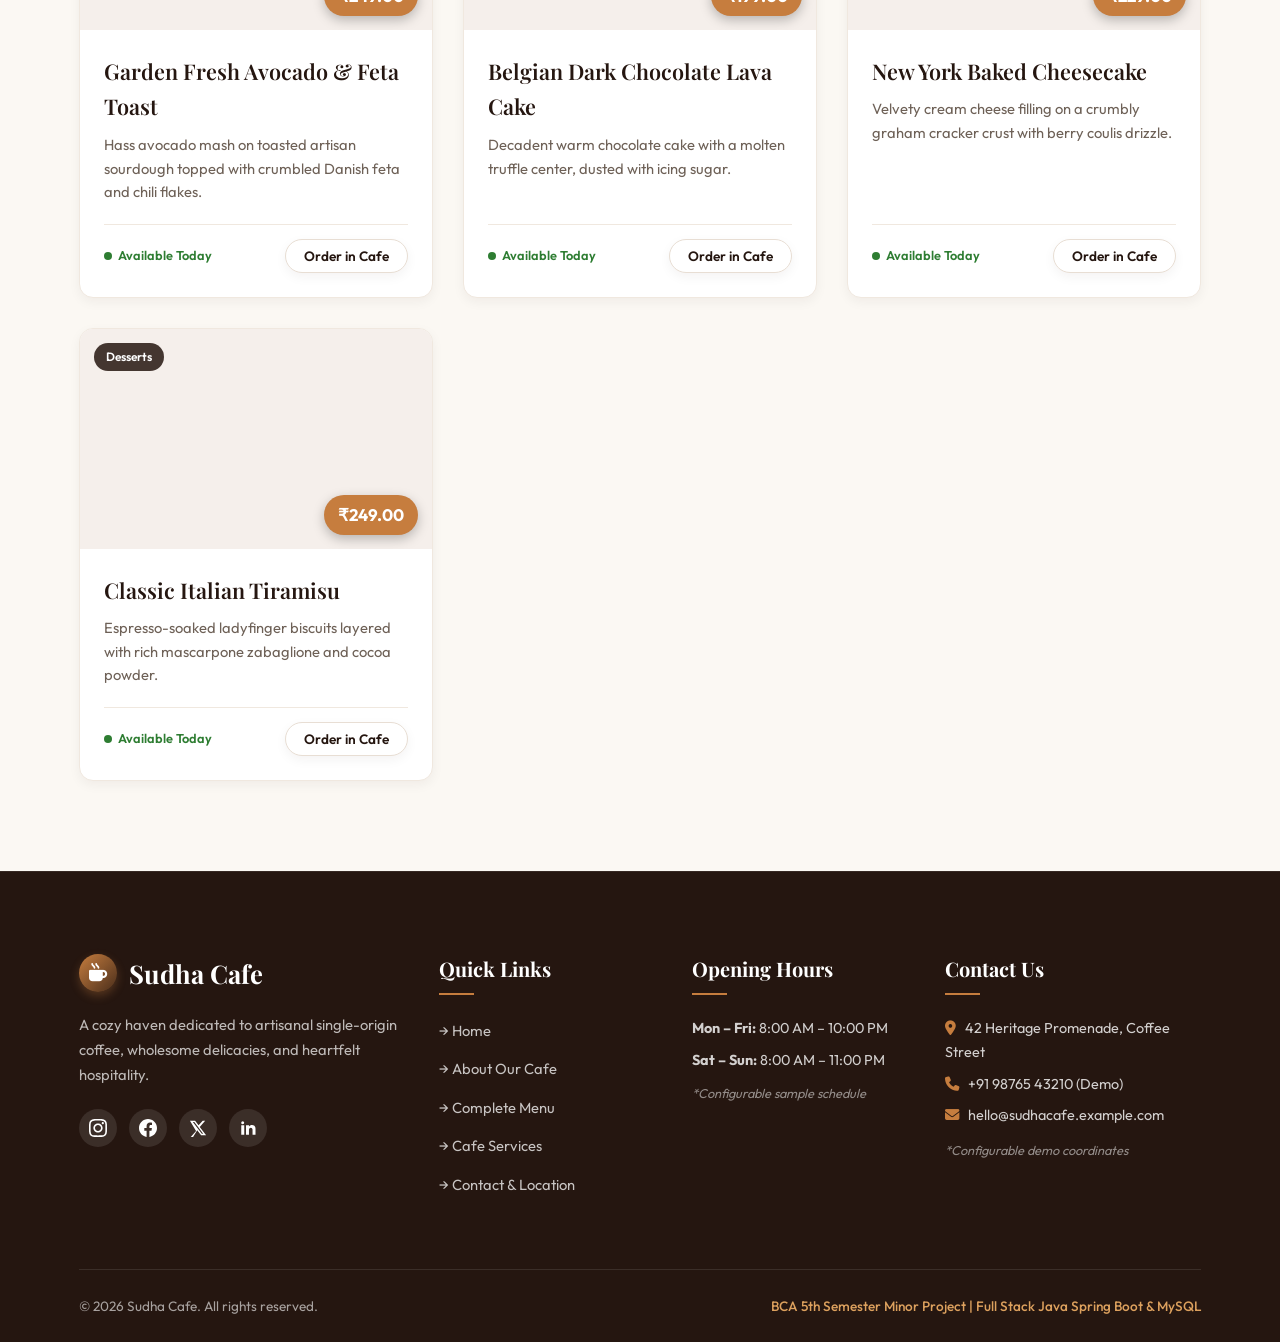
==== commit c27e8ede: "fix: remove backend status banner from menu page" ====
--- a/frontend/menu.html
+++ b/frontend/menu.html
@@ -60,12 +60,6 @@
             <p class="section-subtitle">
                 Each beverage and culinary dish is freshly prepared upon order using single-origin beans, organic herbs, and cultured butter.
             </p>
-
-            <!-- Dynamic Live Backend Status Indicator -->
-            <div id="backend-status" class="backend-status-indicator status-offline">
-                <span class="status-dot"></span>
-                <span>Connecting to Spring Boot REST API (http://localhost:8080/api/menu)...</span>
-            </div>
         </div>
     </section>
 
